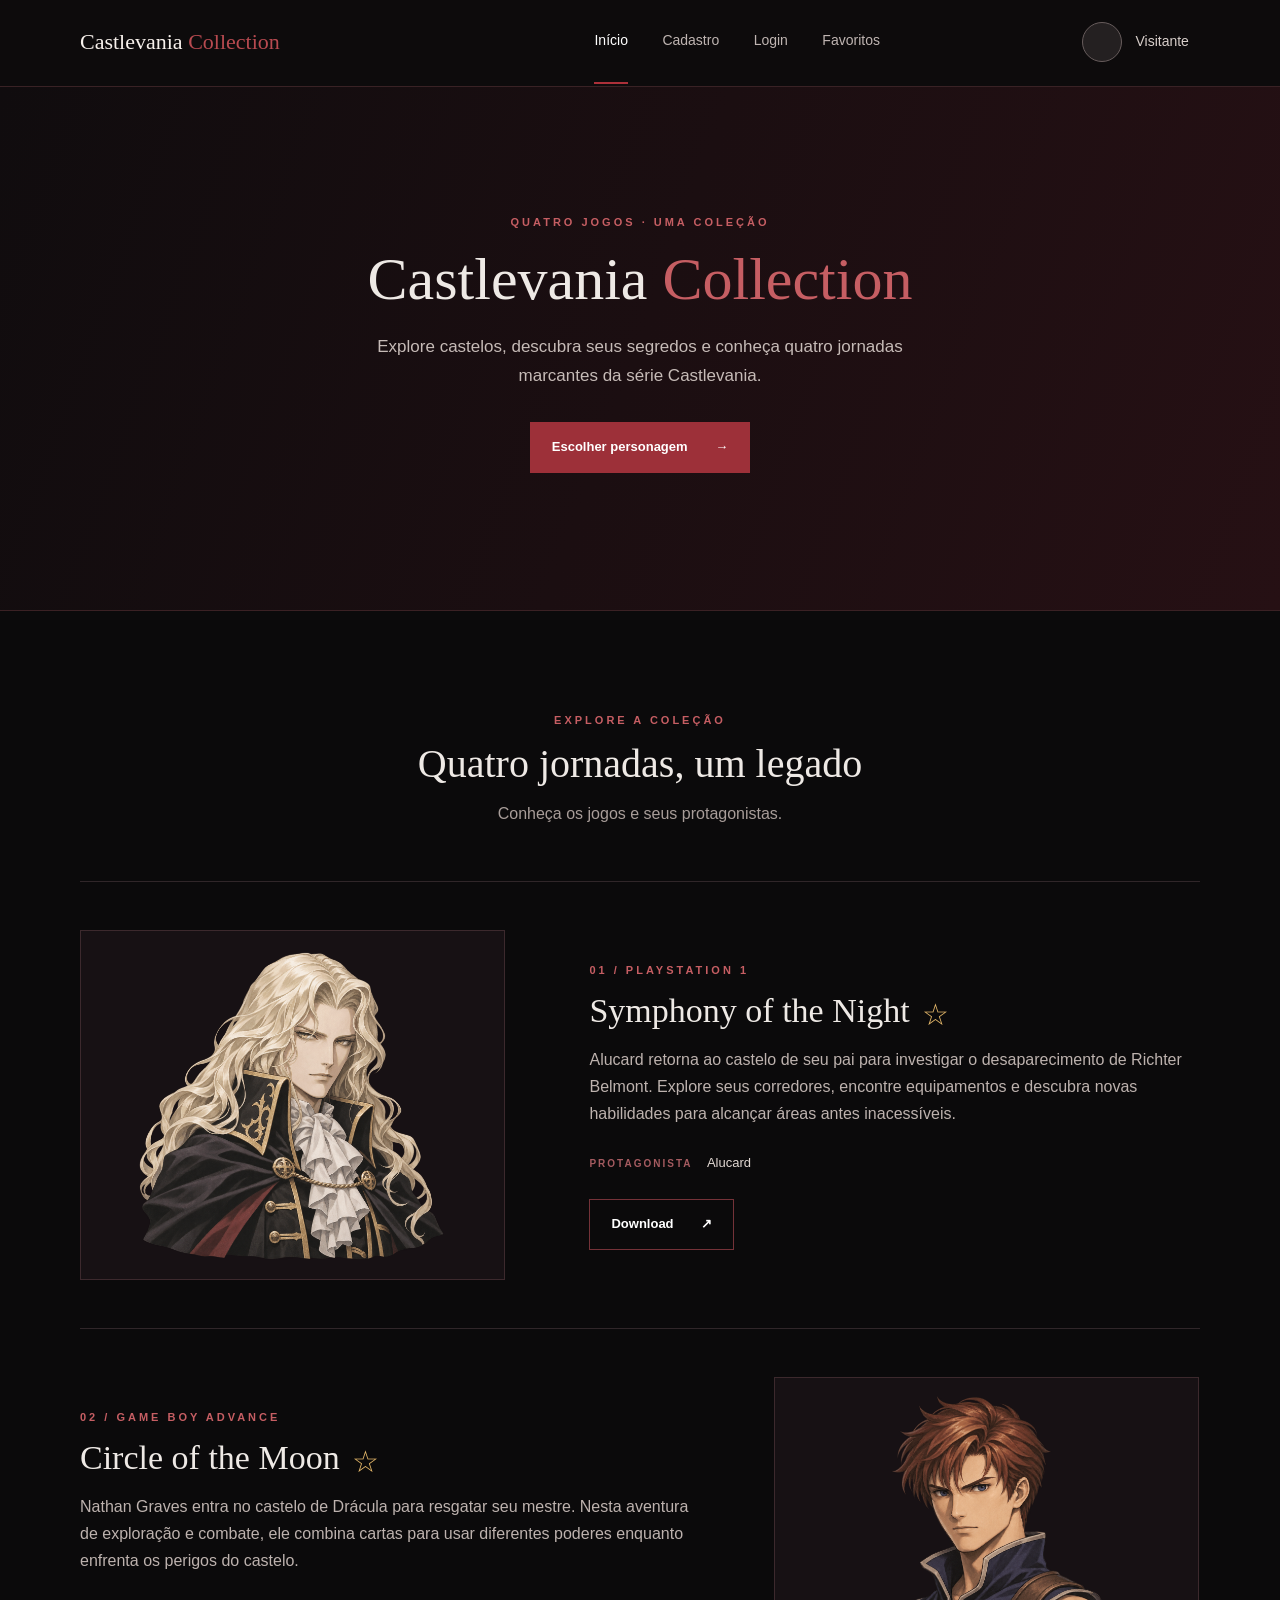
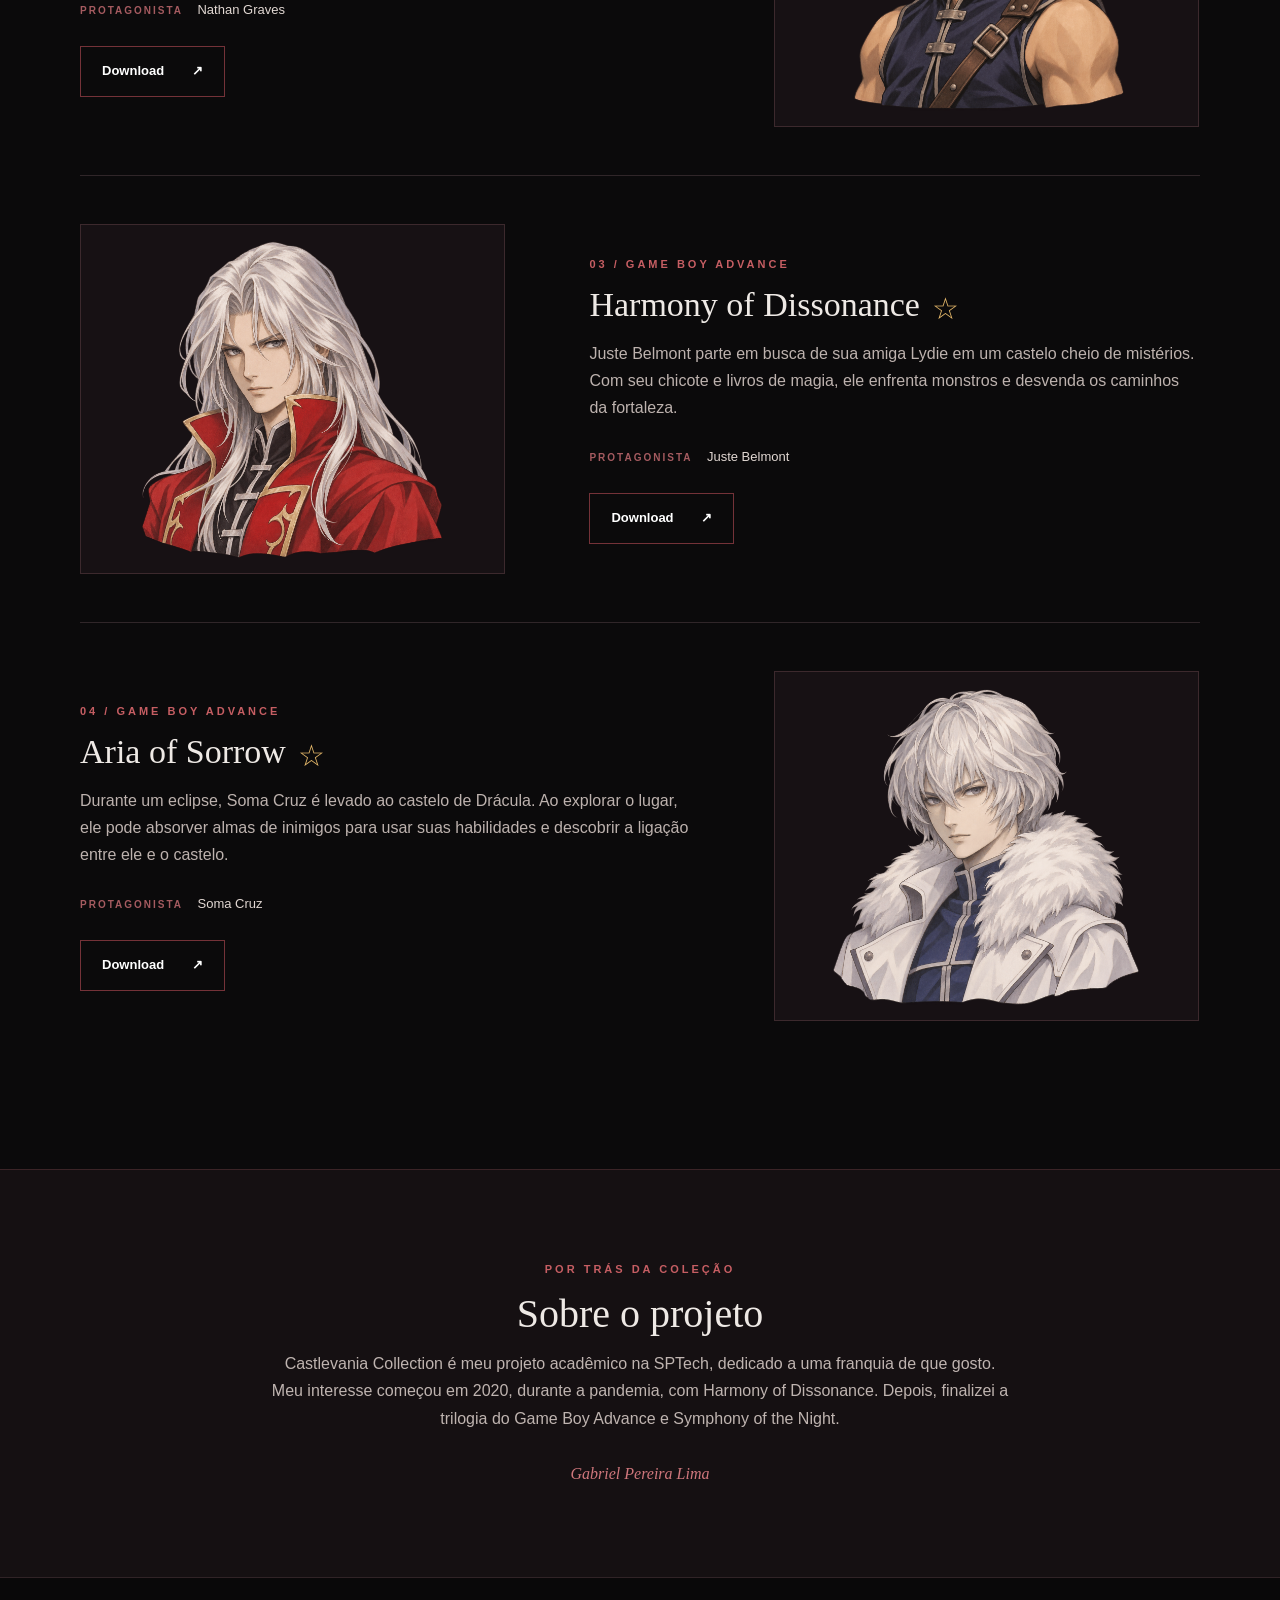
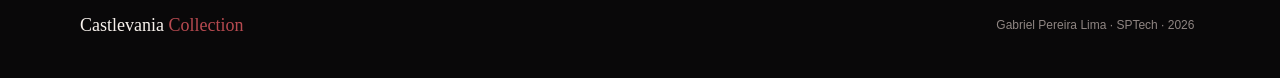
==== Algoritmos/index.html @ 0a4d8e55 "Adicionando Site com Home, cadastro, login e aala de favoritos" ====
<!DOCTYPE html>
<html lang="pt-BR">
    <head>
        <meta charset="UTF-8">
        <title>
            Castlevania Collection | Início
        </title>
        <link rel="stylesheet" href="css/estilo.css">
    </head>
    <body>
        <header class="cabecalho">
            <div class="conteudo conteudoCabecalho">
                <a class="marca" href="index.html">
                    Castlevania
                    <span>
                        Collection
                    </span>
                </a>
                <div class="menuNavegacao">
                    <a class="linkAtivo" href="index.html" aria-current="page">
                        Início
                    </a>
                    <a href="cadastro.html">
                        Cadastro
                    </a>
                    <a href="login.html">
                        Login
                    </a>
                    <button class="botaoFavoritosMenu" type="button" onclick="abrirFavoritos()">Favoritos</button>
                </div>
                <div class="usuario">
                    <span class="iconeUsuario" aria-hidden="true">
                    </span>
                    <span>
                        Visitante
                    </span>
                </div>
            </div>
        </header>
        <div id="divFavoritos"></div>
        <main>
            <div class="apresentacao">
                <div class="conteudo conteudoApresentacao">
                    <p class="destaque">
                        QUATRO JOGOS · UMA COLEÇÃO
                    </p>
                    <h1>
                        Castlevania
                        <span>
                            Collection
                        </span>
                    </h1>
                    <p class="descricaoApresentacao">
                        Explore castelos, descubra seus segredos e conheça quatro jornadas marcantes da série Castlevania.
                    </p>
                    <a class="botao" href="cadastro.html#personagens">
                        Escolher personagem
                        <span aria-hidden="true">
                            →
                        </span>
                    </a>
                </div>
            </div>
            <div class="conteudo colecao" id="jogos">
                <div class="tituloSecao">
                    <p class="destaque">
                        EXPLORE A COLEÇÃO
                    </p>
                    <h2>
                        Quatro jornadas, um legado
                    </h2>
                    <p class="descricaoSecao">
                        Conheça os jogos e seus protagonistas.
                    </p>
                </div>
                <article class="jogo">
                    <div class="retratoJogo">
                        <img src="imagens/alucard.png" alt="Alucard">
                    </div>
                    <div class="textoJogo">
                        <p class="destaque">
                            01 / PLAYSTATION 1
                        </p>
                        <h3>
                            Symphony of the Night
                            <button class="estrelaFavorito" id="estrelaJogo0" type="button" onclick="alternarFavorito(0)" aria-label="Favoritar ou desfavoritar Symphony of the Night">☆</button>
                        </h3>
                        <p class="descricaoJogo">
                            Alucard retorna ao castelo de seu pai para investigar o desaparecimento de Richter Belmont. Explore seus corredores, encontre equipamentos e descubra novas habilidades para alcançar áreas antes inacessíveis.
                        </p>
                        <p class="protagonista">
                            PROTAGONISTA
                            <span>
                                Alucard
                            </span>
                        </p>
                        <a class="botao botaoContorno" href="https://romsfun.com/roms/playstation/castlevania-symphony-of-the-night-akumajou-dracula-x-gekka-no-yasoukyoku.html">
                            Download
                            <span aria-hidden="true">
                                ↗
                            </span>
                        </a>
                    </div>
                </article>
                <article class="jogo jogoInvertido">
                    <div class="textoJogo">
                        <p class="destaque">
                            02 / GAME BOY ADVANCE
                        </p>
                        <h3>
                            Circle of the Moon
                            <button class="estrelaFavorito" id="estrelaJogo1" type="button" onclick="alternarFavorito(1)" aria-label="Favoritar ou desfavoritar Circle of the Moon">☆</button>
                        </h3>
                        <p class="descricaoJogo">
                            Nathan Graves entra no castelo de Drácula para resgatar seu mestre. Nesta aventura de exploração e combate, ele combina cartas para usar diferentes poderes enquanto enfrenta os perigos do castelo.
                        </p>
                        <p class="protagonista">
                            PROTAGONISTA
                            <span>
                                Nathan Graves
                            </span>
                        </p>
                        <a class="botao botaoContorno" href="https://romsfun.com/roms/game-boy-advance/castlevania-circle-of-the-moon.html">
                            Download
                            <span aria-hidden="true">
                                ↗
                            </span>
                        </a>
                    </div>
                
                    <div class="retratoJogo">
                        <img src="imagens/nathan.png" alt="Nathan Graves">
                    </div>
                </article>
                <article class="jogo">
                    <div class="retratoJogo">
                        <img src="imagens/juste.png" alt="Juste Belmont">
                    </div>
                    <div class="textoJogo">
                        <p class="destaque">
                            03 / GAME BOY ADVANCE
                        </p>
                        <h3>
                            Harmony of Dissonance
                            <button class="estrelaFavorito" id="estrelaJogo2" type="button" onclick="alternarFavorito(2)" aria-label="Favoritar ou desfavoritar Harmony of Dissonance">☆</button>
                        </h3>
                        <p class="descricaoJogo">
                            Juste Belmont parte em busca de sua amiga Lydie em um castelo cheio de mistérios. Com seu chicote e livros de magia, ele enfrenta monstros e desvenda os caminhos da fortaleza.
                        </p>
                        <p class="protagonista">
                            PROTAGONISTA
                            <span>
                                Juste Belmont
                            </span>
                        </p>
                        <a class="botao botaoContorno" href="https://romsfun.com/roms/game-boy-advance/castlevania-harmony-of-dissonance.html">
                            Download
                            <span aria-hidden="true">
                                ↗
                            </span>
                        </a>
                    </div>
                </article>
                <article class="jogo jogoInvertido">
                    <div class="textoJogo">
                        <p class="destaque">
                            04 / GAME BOY ADVANCE
                        </p>
                        <h3>
                            Aria of Sorrow
                            <button class="estrelaFavorito" id="estrelaJogo3" type="button" onclick="alternarFavorito(3)" aria-label="Favoritar ou desfavoritar Aria of Sorrow">☆</button>
                        </h3>
                        <p class="descricaoJogo">
                            Durante um eclipse, Soma Cruz é levado ao castelo de Drácula. Ao explorar o lugar, ele pode absorver almas de inimigos para usar suas habilidades e descobrir a ligação entre ele e o castelo.
                        </p>
                        <p class="protagonista">
                            PROTAGONISTA
                            <span>
                                Soma Cruz
                            </span>
                        </p>
                        <a class="botao botaoContorno" href="https://romsfun.com/roms/game-boy-advance/castlevania-aria-of-sorrow-recolor.html">
                            Download
                            <span aria-hidden="true">
                                ↗
                            </span>
                        </a>
                    </div>
                
                    <div class="retratoJogo">
                        <img src="imagens/soma.png" alt="Soma Cruz">
                    </div>
                </article>
            </div>
            <div class="sobre" id="sobre">
                <div class="conteudo conteudoSobre">
                    <p class="destaque">
                        POR TRÁS DA COLEÇÃO
                    </p>
                    <h2>
                        Sobre o projeto
                    </h2>
                    <p class="descricaoSobre">
                        Castlevania Collection é meu projeto acadêmico na SPTech, dedicado a uma franquia de que gosto. Meu interesse começou em 2020, durante a pandemia, com Harmony of Dissonance. Depois, finalizei a trilogia do Game Boy Advance e Symphony of the Night.
                    </p>
                    <p class="assinatura">
                        Gabriel Pereira Lima
                    </p>
                </div>
            </div>
        </main>
        <footer class="rodape">
            <div class="conteudo conteudoRodape">
                <span class="marca">
                    Castlevania
                    <span>
                        Collection
                    </span>
                </span>
                <p>
                    Gabriel Pereira Lima · SPTech · 2026
                </p>
            </div>
        </footer>
        <script src="js/favoritos.js">
        </script>
    </body>
</html>
---- Algoritmos/css/estilo.css ----
* {
    box-sizing: border-box;
}

body {
    min-width: 1200px;
    margin: 0;
    background-color: #0b0a0b;
    color: #eee9e5;
    font-family: Arial, sans-serif;
    line-height: 1.7;
}

button, input {
    font-family: Arial, sans-serif;
}

h1, h2, h3, p {
    margin-top: 0;
}

h1, h2, h3 {
    font-family: Georgia, serif;
    font-weight: normal;
}

a {
    color: inherit;
    text-decoration: none;
}

a:focus, button:focus, input:focus {
    outline: 2px solid #f29098;
    outline-offset: 3px;
}

.conteudo {
    width: 1120px;
    margin: 0 auto;
}

.cabecalho {
    background-color: #0d0b0c;
    border-bottom: 1px solid #392225;
}

.conteudoCabecalho {
    height: 86px;
}

.conteudoCabecalho .marca {
    display: inline-block;
    width: 510px;
    vertical-align: middle;
}

.marca {
    color: #f8f2ed;
    font-family: Georgia, serif;
    font-size: 22px;
}

.marca span {
    color: #b74a50;
}

.menuNavegacao {
    display: inline-block;
    width: 430px;
    vertical-align: middle;
}

.menuNavegacao a {
    display: inline-block;
    margin-right: 30px;
    padding: 29px 0;
    border-bottom: 2px solid transparent;
    color: #bfb5b2;
    font-size: 14px;
}

.menuNavegacao a:hover, .menuNavegacao .linkAtivo {
    border-color: #ac3039;
    color: #ffffff;
}

.usuario {
    display: inline-block;
    width: 160px;
    vertical-align: middle;
    text-align: right;
    color: #d7ceca;
    font-size: 14px;
}

.iconeUsuario {
    display: inline-block;
    margin-right: 10px;
    vertical-align: middle;
    width: 40px;
    height: 40px;
    border: 1px solid #675c5c;
    border-radius: 50%;
    background-color: #242021;
}

.destaque {
    color: #c65e63;
    font-size: 11px;
    font-weight: bold;
    letter-spacing: 3px;
}

.apresentacao {
    background: linear-gradient(110deg, #100c0e, #261014);
    border-bottom: 1px solid #3b2124;
}

.conteudoApresentacao {
    padding: 126px 0 137px;
    text-align: center;
}

.apresentacao h1 {
    margin-bottom: 18px;
    font-size: 60px;
    line-height: 1.2;
}

.apresentacao h1 span {
    color: #c65e63;
}

.descricaoApresentacao {
    width: 540px;
    margin: 0 auto 32px;
    color: #c6bbb7;
    font-size: 17px;
}

.botao {
    display: inline-block;
    text-align: center;
    padding: 13px 21px;
    border: 1px solid #9d3039;
    background-color: #9d3039;
    color: #ffffff;
    font-size: 13px;
    font-weight: bold;
    cursor: pointer;
}

.botao span {
    margin-left: 24px;
}

.botao:hover {
    background-color: #bc424b;
    border-color: #bc424b;
}

.botaoContorno {
    border-color: #743238;
    background-color: transparent;
}

.botaoContorno:hover {
    background-color: #762b32;
    border-color: #a43a42;
}

.botaoLargo {
    width: 100%;
    margin-top: 22px;
}

.colecao {
    padding: 100px 0;
}

.tituloSecao {
    margin-bottom: 54px;
    text-align: center;
}

.tituloSecao h1, .tituloSecao h2, .sobre h2 {
    margin-bottom: 12px;
    font-size: 40px;
    line-height: 1.2;
}

.descricaoSecao {
    color: #a89d99;
}

.jogo {
    padding: 48px 0;
    border-top: 1px solid #302629;
}

.jogoInvertido .retratoJogo {
    margin-right: 0;
    margin-left: 80px;
}

.retratoJogo {
    display: inline-block;
    margin-right: 80px;
    vertical-align: middle;
    width: 425px;
    height: 350px;
    border: 1px solid #3c292d;
    background-color: #171114;
}

.retratoJogo img {
    width: 100%;
    height: 100%;
    padding: 15px;
    object-fit: contain;
}

.textoJogo {
    display: inline-block;
    vertical-align: middle;
    width: 610px;
}

.textoJogo h3 {
    margin-bottom: 14px;
    font-size: 34px;
    line-height: 1.2;
}

.descricaoJogo {
    color: #bdb2ae;
}

.protagonista {
    margin: 25px 0;
    color: #a55b60;
    font-size: 10px;
    font-weight: bold;
    letter-spacing: 2px;
}

.protagonista span {
    margin-left: 10px;
    color: #e2d8d3;
    font-size: 13px;
    font-weight: normal;
    letter-spacing: 0;
}

.sobre {
    padding: 90px 0;
    border-top: 1px solid #3b2427;
    background-color: #151012;
}

.conteudoSobre {
    width: 740px;
    text-align: center;
}

.descricaoSobre {
    color: #bfb4b0;
}

.assinatura {
    margin: 28px 0 0;
    color: #cf777c;
    font-family: Georgia, serif;
    font-style: italic;
}

.rodape {
    border-top: 1px solid #302326;
    background-color: #090809;
}

.conteudoRodape {
    height: 100px;
    padding: 32px 0;
}

.rodape .marca {
    display: inline-block;
    width: 660px;
    vertical-align: middle;
    font-size: 18px;
}

.rodape p {
    display: inline-block;
    width: 450px;
    vertical-align: middle;
    text-align: right;
    margin: 0;
    color: #8f8582;
    font-size: 12px;
}

.paginaCadastro {
    padding: 80px 0 100px;
}

.listaPersonagens {
    text-align: center;
}

.opcaoPersonagem {
    display: inline-block;
    width: 260px;
    margin: 0 7px;
    vertical-align: top;
}

.seletorPersonagem {
    display: block;
    width: 16px;
    height: 16px;
    margin: 0 auto 12px;
    accent-color: #d34a55;
    cursor: pointer;
}

.cartaoPersonagem {
    display: block;
    padding-bottom: 20px;
    border: 2px solid #3b2b2d;
    background-color: #141012;
    text-align: center;
    cursor: pointer;
}

.retratoPersonagem {
    display: block;
    height: 260px;
    background-color: #191215;
}

.imagemPersonagem {
    width: 100%;
    height: 100%;
    padding: 18px;
    object-fit: contain;
}

.cartaoPersonagem:hover .imagemPersonagem {
    filter: brightness(1.1);
}

.nomePersonagem {
    display: block;
    margin: 17px 0 3px;
    font-family: Georgia, serif;
    font-size: 21px;
}

.jogoPersonagem {
    display: block;
    color: #a78c8d;
    font-size: 9px;
    letter-spacing: 1px;
}

.painel {
    padding: 42px;
    border: 1px solid #402b2e;
    background-color: #151113;
    box-shadow: 0 12px 35px #000000;
}

.painelCadastro {
    width: 560px;
    margin: 78px auto 0;
}

.painel h1, .painel h2 {
    margin-bottom: 8px;
    font-size: 34px;
    line-height: 1.2;
}

.descricaoFormulario {
    margin-bottom: 30px;
    color: #aaa09d;
    font-size: 14px;
}

.rotuloCampo {
    display: block;
    margin: 20px 0 7px;
    color: #e3dbd8;
    font-size: 13px;
    font-weight: bold;
}

.campoFormulario {
    width: 100%;
    padding: 13px 14px;
    border: 1px solid #4b393c;
    border-radius: 0;
    background-color: #0d0b0c;
    color: #ffffff;
    font-size: 15px;
}

.campoFormulario::placeholder {
    color: #7e7472;
}

.ajuda {
    margin: 6px 0 0;
    color: #9e9390;
    font-size: 12px;
}

.mensagem {
    margin-top: 16px;
    color: #f19da3;
    font-size: 13px;
}

.rodapeFormulario {
    margin: 25px 0 0;
    color: #a99f9b;
    font-size: 13px;
    text-align: center;
}

.rodapeFormulario a {
    color: #e8888e;
    text-decoration: underline;
}

.paginaLogin {
    min-height: 650px;
    padding: 80px 0;
    background: linear-gradient(120deg, #0b0a0b, #1d1013);
}

.painelLogin {
    width: 480px;
    margin: 0 auto;
}

.botaoFavoritosMenu {
    padding: 29px 0;
    border: 0;
    border-bottom: 2px solid transparent;
    background-color: transparent;
    color: #bfb5b2;
    font-size: 14px;
    cursor: pointer;
}

.botaoFavoritosMenu:hover {
    border-color: #ac3039;
    color: #ffffff;
}

.estrelaFavorito {
    padding: 0 4px;
    border: 0;
    background-color: transparent;
    color: #e5b86a;
    font-size: 30px;
    vertical-align: middle;
    cursor: pointer;
}

.estrelaFavorito:hover {
    color: #ffe1a3;
}

.fundoFavoritos {
    position: fixed;
    top: 0;
    left: 0;
    width: 100%;
    height: 100%;
    z-index: 10;
    overflow: auto;
    background-color: #000000bb;
}

.painelFavoritos {
    width: 560px;
    margin: 120px auto;
}

.itemFavorito {
    padding: 14px 0;
    border-bottom: 1px solid #402b2e;
    color: #e5b86a;
    font-size: 15px;
}

.removerFavorito {
    margin-left: 12px;
    padding: 5px 8px;
    border: 1px solid #743238;
    background-color: transparent;
    color: #f19da3;
    cursor: pointer;
}

.removerFavorito:hover {
    background-color: #762b32;
}
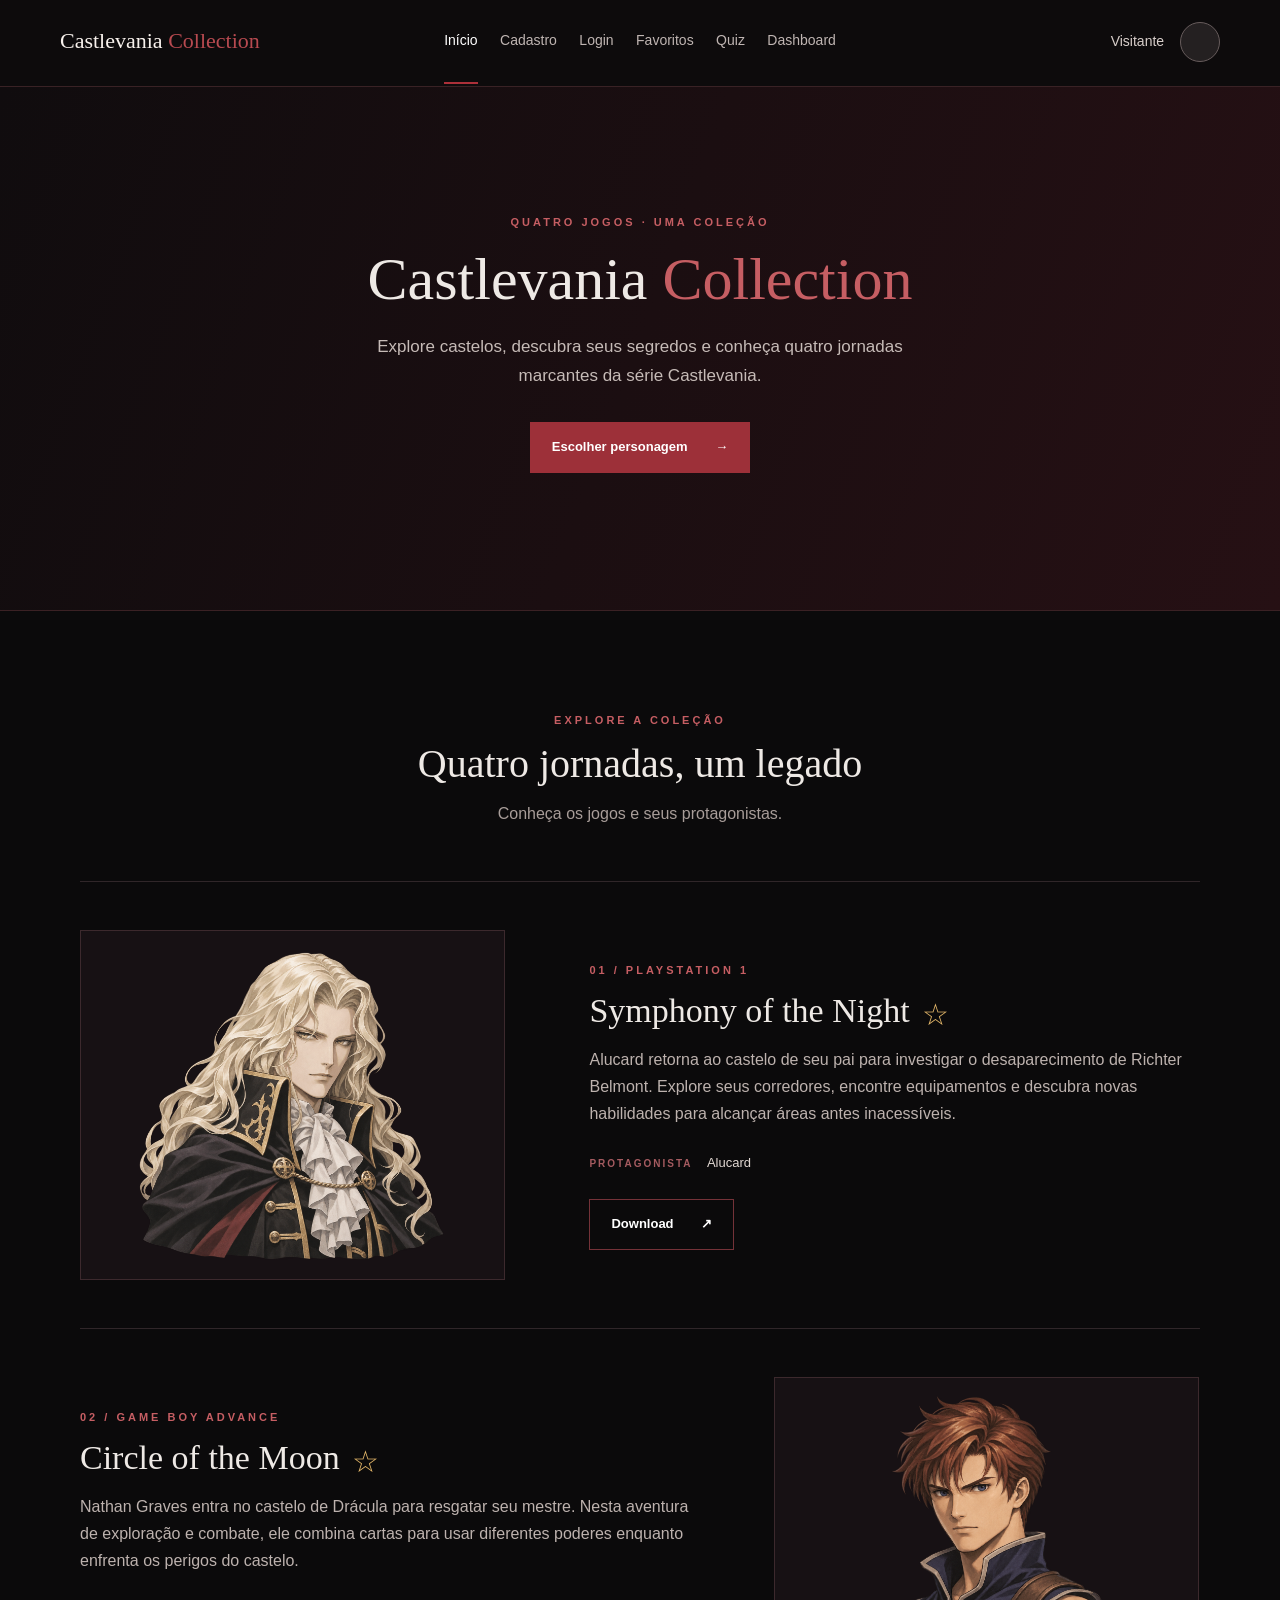
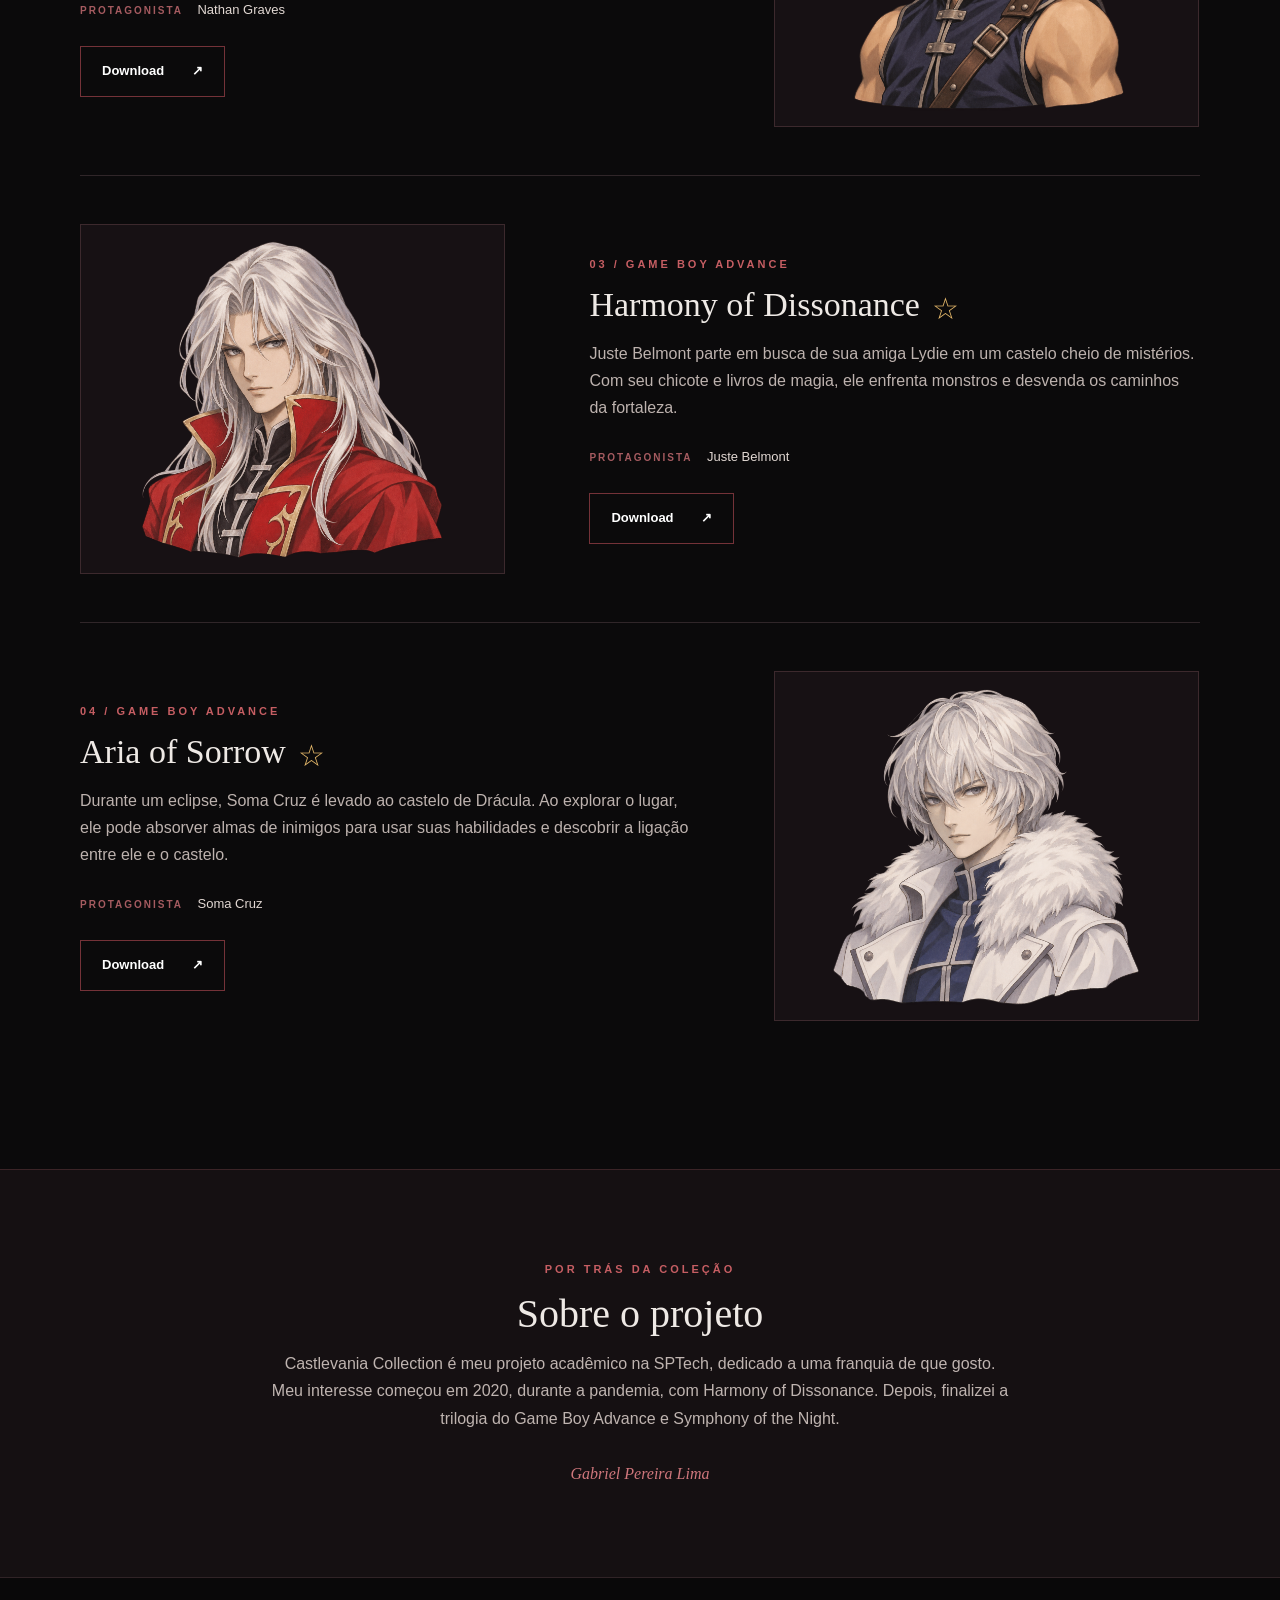
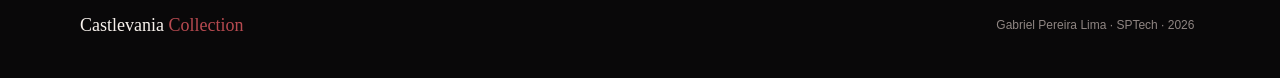
==== commit b50b5771: "Adicionando quiz, dashboard e atualização no banco de dados e modelagem" ====
--- a/Algoritmos/index.html
+++ b/Algoritmos/index.html
@@ -27,12 +27,16 @@
                         Login
                     </a>
                     <button class="botaoFavoritosMenu" type="button" onclick="abrirFavoritos()">Favoritos</button>
+                    <a href="quiz.html">
+                        Quiz
+                    </a>
+                    <a href="dashboard.html">Dashboard</a>
                 </div>
                 <div class="usuario">
-                    <span class="iconeUsuario" aria-hidden="true">
-                    </span>
                     <span>
                         Visitante
+                    </span>
+                    <span class="iconeUsuario" aria-hidden="true">
                     </span>
                 </div>
             </div>
--- a/Algoritmos/css/estilo.css
+++ b/Algoritmos/css/estilo.css
@@ -50,7 +50,7 @@
 
 .conteudoCabecalho .marca {
     display: inline-block;
-    width: 510px;
+    width: 440px;
     vertical-align: middle;
 }
 
@@ -66,7 +66,7 @@
 
 .menuNavegacao {
     display: inline-block;
-    width: 430px;
+    width: 500px;
     vertical-align: middle;
 }
 
@@ -510,3 +510,91 @@
 .removerFavorito:hover {
     background-color: #762b32;
 }
+
+.paginaQuiz {
+    width: 860px;
+    padding: 80px 0 100px;
+}
+
+.perguntaQuiz {
+    margin-bottom: 26px;
+    padding: 30px;
+}
+
+.perguntaQuiz h2 {
+    margin-bottom: 22px;
+    font-size: 26px;
+}
+
+.alternativaQuiz {
+    display: block;
+    margin-top: 10px;
+    padding: 12px 16px;
+    border: 1px solid #402b2e;
+    background-color: #0d0b0c;
+    color: #e3dbd8;
+    font-size: 14px;
+    cursor: pointer;
+}
+
+.alternativaQuiz:hover {
+    border-color: #a43a42;
+    background-color: #251316;
+}
+
+.alternativaQuiz input {
+    margin-right: 10px;
+    accent-color: #d34a55;
+}
+
+.acoesQuiz {
+    text-align: center;
+}
+
+.acoesQuiz .botao {
+    margin: 0 6px;
+}
+
+.resultadoQuiz {
+    margin-top: 30px;
+}
+
+.resultadoQuiz .painel h2 {
+    color: #e8888e;
+}
+
+.conteudoCabecalho {
+    width: 1160px;
+    position: relative;
+}
+
+.conteudoCabecalho .marca {
+    position: absolute;
+    left: 0;
+    top: 22px;
+    width: 280px;
+}
+
+.menuNavegacao {
+    display: block;
+    width: 650px;
+    margin: 0 auto;
+    text-align: center;
+}
+
+.menuNavegacao a, .botaoFavoritosMenu {
+    margin: 0 9px;
+    padding: 29px 0;
+}
+
+.usuario {
+    position: absolute;
+    right: 0;
+    top: 22px;
+    width: 160px;
+}
+
+.iconeUsuario {
+    margin-right: 0;
+    margin-left: 12px;
+}
